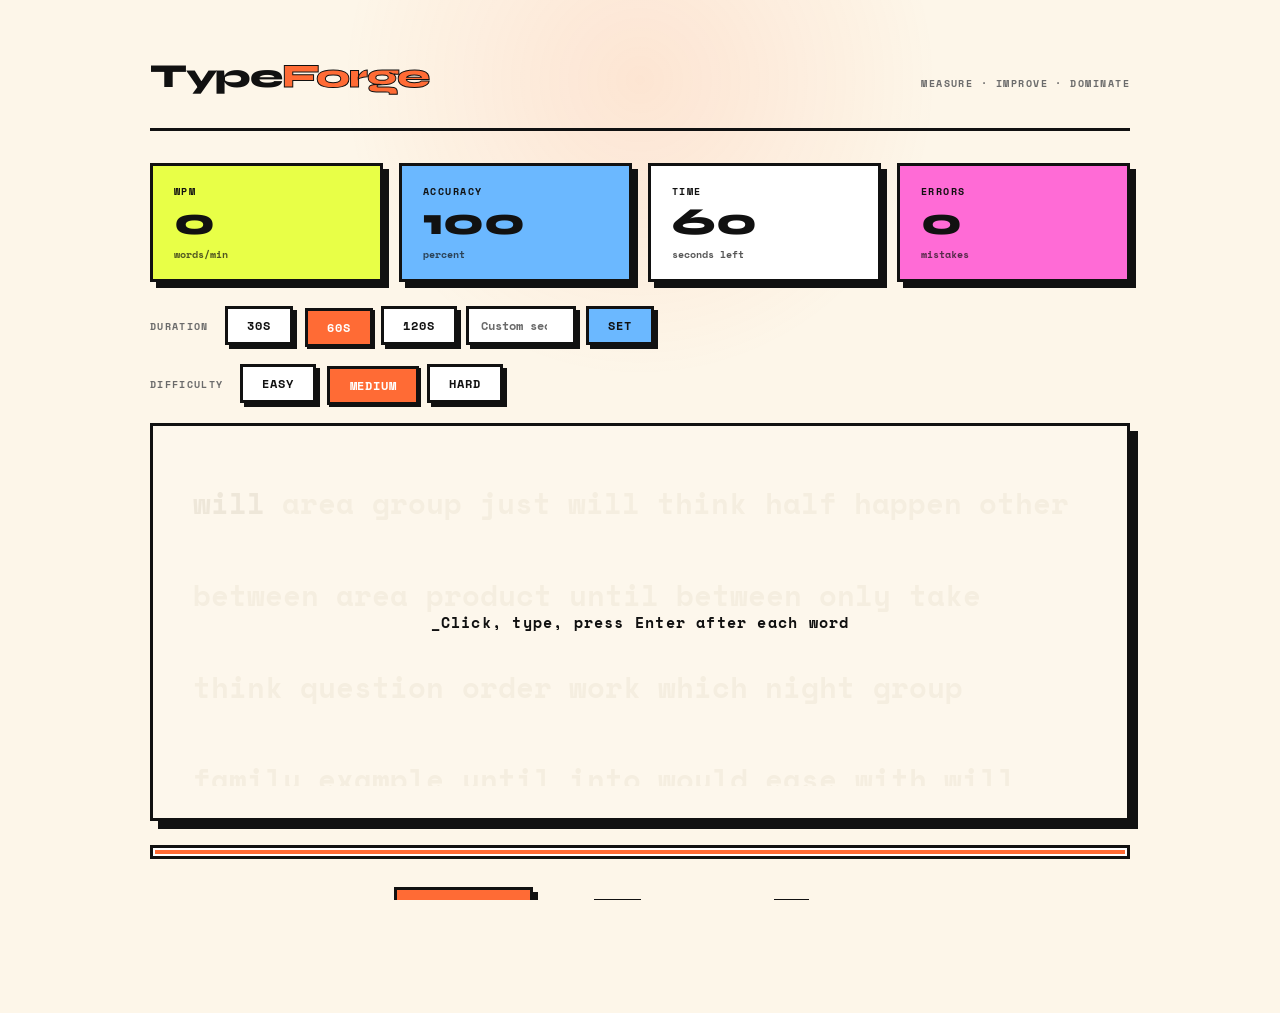
==== index.html @ b8b5245a "Update index.html" ====
<!DOCTYPE html>
<html lang="en">
<head>
  <meta charset="UTF-8" />
  <meta name="viewport" content="width=device-width, initial-scale=1.0"/>
  <title>TypeForge — Speed Test</title>
  <link rel="preconnect" href="https://fonts.googleapis.com"/>
  <link rel="preconnect" href="https://fonts.gstatic.com" crossorigin/>
  <link href="https://fonts.googleapis.com/css2?family=Space+Mono:ital,wght@0,400;0,700;1,400&family=Syne:wght@700;800&display=swap" rel="stylesheet"/>
  <link rel="stylesheet" href="style.css"/>
</head>
<body>

  <div class="glow-orb"></div>

  <div class="wrapper">

    <!-- HEADER -->
    <header>
      <div class="logo">Type<span>Forge</span></div>
      <div class="tagline">Measure · Improve · Dominate</div>
    </header>

    <!-- STATS BAR -->
    <div class="stats-bar">
      <div class="stat">
        <span class="stat-label">WPM</span>
        <span class="stat-value highlight" id="wpm">0</span>
        <span class="stat-unit">words/min</span>
      </div>
      <div class="stat">
        <span class="stat-label">Accuracy</span>
        <span class="stat-value" id="accuracy">100</span>
        <span class="stat-unit">percent</span>
      </div>
      <div class="stat">
        <span class="stat-label">Time</span>
        <span class="stat-value" id="timer">60</span>
        <span class="stat-unit">seconds left</span>
      </div>
      <div class="stat">
        <span class="stat-label">Errors</span>
        <span class="stat-value" id="errors">0</span>
        <span class="stat-unit">mistakes</span>
      </div>
    </div>

    <!-- MODE SELECTOR -->
    <div class="mode-row">
      <span class="mode-label">Duration</span>
      <button class="mode-btn" data-time="30">30s</button>
      <button class="mode-btn active" data-time="60">60s</button>
      <button class="mode-btn" data-time="120">120s</button>
      <input type="number" id="customTimeInput" class="custom-time-input" placeholder="Custom sec" min="5" max="3600" />
      <button class="mode-btn custom-btn" id="customTimeBtn">Set</button>
    </div>

    <!-- DIFFICULTY SELECTOR -->
    <div class="mode-row">
      <span class="mode-label">Difficulty</span>
      <button class="diff-btn" data-difficulty="easy">Easy</button>
      <button class="diff-btn active" data-difficulty="medium">Medium</button>
      <button class="diff-btn" data-difficulty="hard">Hard</button>
    </div>

    <!-- TYPING AREA -->
    <div class="typing-container" id="typingContainer">
      <div class="corner tl"></div>
      <div class="corner tr"></div>
      <div class="corner bl"></div>
      <div class="corner br"></div>

      <div class="words-display" id="wordsDisplay"></div>

      <input
        type="text"
        id="inputField"
        class="hidden-input"
        autocomplete="off"
        autocorrect="off"
        autocapitalize="off"
        spellcheck="false"
        placeholder="Click here or press any key to start..."
      />

      <div class="input-hint" id="inputHint">
        <span class="blink">_</span> Click, type, press Enter after each word
      </div>
    </div>

    <!-- PROGRESS BAR -->
    <div class="progress-wrap">
      <div class="progress-bar" id="progressBar"></div>
    </div>

    <!-- CONTROLS -->
    <div class="controls">
      <button class="ctrl-btn primary" id="resetBtn">
        <svg width="14" height="14" viewBox="0 0 24 24" fill="none" stroke="currentColor" stroke-width="2.5"><polyline points="1 4 1 10 7 10"/><path d="M3.51 15a9 9 0 1 0 .49-3.5"/></svg>
        Restart
      </button>
      <span class="shortcut">press <kbd>Enter</kbd> after each word · <kbd>Tab</kbd> to restart</span>
    </div>

    <!-- RESULTS OVERLAY -->
    <div class="results-overlay hidden" id="resultsOverlay">
      <div class="results-card wide">
        <div class="results-header">
          <span class="results-label">// RESULTS</span>
          <div class="results-tag">Test Complete</div>
        </div>

        <div class="results-main">
          <div class="results-left">
            <div class="r-label">wpm</div>
            <div class="r-big accent" id="finalWpm">—</div>
            <div class="r-label">acc</div>
            <div class="r-big" id="finalAccuracy">—</div>
            <div class="r-meta">
              <div class="r-meta-label">test type</div>
              <div class="r-meta-value" id="finalTestType">time 60<br>english</div>
            </div>
          </div>

          <div class="results-right">
            <svg id="wpmChart" viewBox="0 0 600 220" preserveAspectRatio="none"></svg>
          </div>
        </div>

        <div class="results-footer-grid">
          <div class="result-item">
            <span class="result-label">raw</span>
            <span class="result-value" id="finalRaw">—</span>
          </div>
          <div class="result-item">
            <span class="result-label">characters</span>
            <span class="result-value" id="finalChars">—</span>
          </div>
          <div class="result-item">
            <span class="result-label">consistency</span>
            <span class="result-value" id="finalConsistency">—</span>
          </div>
          <div class="result-item">
            <span class="result-label">time</span>
            <span class="result-value" id="finalTime">—</span>
          </div>
        </div>

        <div class="result-actions">
          <button class="ctrl-btn primary" id="retryBtn">
            <svg width="14" height="14" viewBox="0 0 24 24" fill="none" stroke="currentColor" stroke-width="2.5"><polyline points="1 4 1 10 7 10"/><path d="M3.51 15a9 9 0 1 0 .49-3.5"/></svg>
            Try Again
          </button>
        </div>
      </div>
    </div>

  </div>

  <script src="script.js"></script>
</body>
</html>
---- style.css ----
/* ===========================
   TYPEFORGE — style.css
   Neobrutalism Light Theme
   =========================== */

*, *::before, *::after {
  box-sizing: border-box;
  margin: 0;
  padding: 0;
}

:root {
  --bg:        #fdf6e9;
  --surface:   #ffffff;
  --border:    #111111;
  --accent:    #e8ff47;
  --accent2:   #ff6b35;
  --pink:      #ff6bd6;
  --blue:      #6bb8ff;
  --text:      #111111;
  --muted:     #6b6b6b;
  --correct:   #16a34a;
  --wrong:     #ff4757;
  --font-mono: 'Space Mono', monospace;
  --font-disp: 'Syne', sans-serif;
  --bw: 3px;            /* brutalist border width */
  --shadow: 6px 6px 0 var(--border);
}

/* ── Base ─────────────────────────────────── */
html, body {
  height: 100%;
  background: var(--bg);
  color: var(--text);
  font-family: var(--font-mono);
  overflow-x: hidden;
}

body::after { content: none; } /* drop scanlines, doesn't fit light brutalist look */

/* ── Glow Orb (kept subtle, decorative blob) ─ */
.glow-orb {
  position: fixed;
  width: 600px;
  height: 600px;
  border-radius: 50%;
  background: radial-gradient(circle, rgba(255,107,53,0.12) 0%, transparent 70%);
  top: -220px;
  left: 50%;
  transform: translateX(-50%);
  pointer-events: none;
  z-index: 0;
}

/* ── Layout ───────────────────────────────── */
.wrapper {
  position: relative;
  z-index: 1;
  min-height: 100vh;
  display: flex;
  flex-direction: column;
  align-items: center;
  padding: 2rem 1.5rem 5rem;
}

/* ── Header ───────────────────────────────── */
header {
  width: 100%;
  max-width: 980px;
  display: flex;
  align-items: baseline;
  justify-content: space-between;
  padding: 1.5rem 0 2rem;
  border-bottom: var(--bw) solid var(--border);
  margin-bottom: 2rem;
}

.logo {
  font-family: var(--font-disp);
  font-size: 2.1rem;
  font-weight: 800;
  letter-spacing: -0.04em;
  color: var(--text);
}

.logo span {
  color: var(--accent2);
  -webkit-text-stroke: 1px var(--border);
}

.tagline {
  font-size: 0.65rem;
  color: var(--muted);
  letter-spacing: 0.14em;
  text-transform: uppercase;
  font-weight: 700;
}

/* ── Stats Bar ────────────────────────────── */
.stats-bar {
  width: 100%;
  max-width: 980px;
  display: grid;
  grid-template-columns: repeat(4, 1fr);
  gap: 1rem;
  margin-bottom: 1.5rem;
}

.stat {
  background: var(--surface);
  border: var(--bw) solid var(--border);
  box-shadow: var(--shadow);
  padding: 1.1rem 1.3rem;
  display: flex;
  flex-direction: column;
  gap: 0.3rem;
}

.stat:nth-child(1) { background: var(--accent); }
.stat:nth-child(2) { background: var(--blue); }
.stat:nth-child(3) { background: var(--surface); }
.stat:nth-child(4) { background: var(--pink); }

.stat-label {
  font-size: 0.62rem;
  color: var(--border);
  text-transform: uppercase;
  letter-spacing: 0.15em;
  font-weight: 700;
}

.stat-value {
  font-size: 2.4rem;
  font-weight: 800;
  color: var(--border);
  line-height: 1;
  font-family: var(--font-disp);
}

.stat-value.highlight { color: var(--border); }

.stat-unit {
  font-size: 0.62rem;
  color: var(--border);
  opacity: 0.7;
  font-weight: 600;
}

/* ── Mode Buttons ─────────────────────────── */
.mode-row {
  width: 100%;
  max-width: 980px;
  display: flex;
  align-items: center;
  gap: 0.6rem;
  margin-bottom: 1.2rem;
  flex-wrap: wrap;
}

.mode-label {
  font-size: 0.65rem;
  color: var(--muted);
  text-transform: uppercase;
  letter-spacing: 0.13em;
  margin-right: 0.4rem;
  font-weight: 700;
}

.mode-btn {
  background: var(--surface);
  border: var(--bw) solid var(--border);
  color: var(--border);
  font-family: var(--font-mono);
  font-size: 0.75rem;
  font-weight: 700;
  padding: 0.5rem 1.2rem;
  cursor: pointer;
  letter-spacing: 0.08em;
  text-transform: uppercase;
  box-shadow: 4px 4px 0 var(--border);
  transition: transform 0.1s, box-shadow 0.1s;
}

.mode-btn:hover {
  transform: translate(-2px, -2px);
  box-shadow: 6px 6px 0 var(--border);
}

.mode-btn.active {
  background: var(--accent2);
  color: #fff;
  transform: translate(2px, 2px);
  box-shadow: 2px 2px 0 var(--border);
}

/* Custom timer input */
.custom-time-input {
  background: var(--surface);
  border: var(--bw) solid var(--border);
  color: var(--text);
  font-family: var(--font-mono);
  font-size: 0.75rem;
  font-weight: 700;
  padding: 0.5rem 0.7rem;
  width: 110px;
  box-shadow: 4px 4px 0 var(--border);
}

.custom-time-input::placeholder {
  color: var(--muted);
}

.custom-btn {
  background: var(--blue);
}

/* Difficulty buttons */
.diff-btn {
  background: var(--surface);
  border: var(--bw) solid var(--border);
  color: var(--border);
  font-family: var(--font-mono);
  font-size: 0.75rem;
  font-weight: 700;
  padding: 0.5rem 1.2rem;
  cursor: pointer;
  letter-spacing: 0.08em;
  text-transform: uppercase;
  box-shadow: 4px 4px 0 var(--border);
  transition: transform 0.1s, box-shadow 0.1s;
}

.diff-btn:hover {
  transform: translate(-2px, -2px);
  box-shadow: 6px 6px 0 var(--border);
}

.diff-btn[data-difficulty="easy"].active   { background: var(--correct); color: #fff; }
.diff-btn[data-difficulty="medium"].active { background: var(--accent2); color: #fff; }
.diff-btn[data-difficulty="hard"].active   { background: var(--wrong); color: #fff; }

.diff-btn.active {
  transform: translate(2px, 2px);
  box-shadow: 2px 2px 0 var(--border);
}

/* ── Typing Container ─────────────────────── */
.typing-container {
  width: 100%;
  max-width: 980px;
  background: var(--surface);
  border: var(--bw) solid var(--border);
  box-shadow: 8px 8px 0 var(--border);
  padding: 2.5rem 2.5rem 2rem;
  position: relative;
  cursor: text;
  margin-bottom: 1.5rem;
}

/* Corner decorations removed — border itself is the brutalist frame */
.corner { display: none; }

/* Words display — bigger, fully visible, no clipping */
.words-display {
  font-size: 1.8rem;
  line-height: 2.6;
  user-select: none;
  min-height: 260px;
  max-height: 320px;
  overflow-y: auto;
  position: relative;
  display: flex;
  flex-wrap: wrap;
  gap: 0.6em;
  align-content: flex-start;
  font-weight: 700;
}

.words-display::-webkit-scrollbar { width: 8px; }
.words-display::-webkit-scrollbar-thumb { background: var(--border); }
.words-display::-webkit-scrollbar-track { background: var(--bg); }

/* Each word */
.words-display .word {
  display: inline-flex;
  position: relative;
}

/* Default: untyped letters */
.words-display .word span {
  position: relative;
  color: #c9c2ad;
  transition: color 0.07s;
}

/* Active word — untyped letters more visible */
.words-display .word.active span {
  color: #9a9180;
}

/* Typed correctly → solid black */
.words-display .word span.correct {
  color: var(--border);
}

/* Typed wrong → red, underlined for brutalist clarity */
.words-display .word span.wrong {
  color: var(--wrong);
  text-decoration: underline wavy var(--wrong);
}

/* Finished word all correct → green */
.words-display .word.done-correct span {
  color: var(--correct);
}

/* Finished word with mistake → red */
.words-display .word.done-wrong span.correct {
  color: #ff8080;
}
.words-display .word.done-wrong span.wrong {
  color: var(--wrong);
}
.words-display .word.done-wrong span:not(.correct):not(.wrong) {
  color: var(--wrong);
}

/* Cursor */
.words-display .word span.cursor::before {
  content: '';
  position: absolute;
  left: -3px;
  top: 5%;
  height: 90%;
  width: 3px;
  background: var(--accent2);
  animation: blink-cursor 0.85s step-end infinite;
}

@keyframes blink-cursor {
  0%, 100% { opacity: 1; }
  50%       { opacity: 0; }
}

/* Hidden input */
.hidden-input {
  position: absolute;
  left: -9999px;
  top: 0;
  width: 1px;
  height: 1px;
  opacity: 0;
}

/* Input hint overlay */
.input-hint {
  position: absolute;
  inset: 0;
  display: flex;
  align-items: center;
  justify-content: center;
  font-size: 0.95rem;
  font-weight: 700;
  color: var(--border);
  letter-spacing: 0.08em;
  background: rgba(253, 246, 233, 0.85);
  transition: opacity 0.2s;
  pointer-events: none;
}

.input-hint.hidden { opacity: 0; }

/* ── Progress Bar ─────────────────────────── */
.progress-wrap {
  width: 100%;
  max-width: 980px;
  height: 14px;
  background: var(--surface);
  border: var(--bw) solid var(--border);
  margin-bottom: 1.8rem;
  padding: 2px;
}

.progress-bar {
  height: 100%;
  background: var(--accent2);
  width: 100%;
  transition: width 1s linear;
  transform-origin: left;
}

/* ── Controls ─────────────────────────────── */
.controls {
  display: flex;
  align-items: center;
  gap: 1.2rem;
}

.ctrl-btn {
  display: inline-flex;
  align-items: center;
  gap: 0.5rem;
  background: var(--accent);
  border: var(--bw) solid var(--border);
  color: var(--border);
  font-family: var(--font-mono);
  font-size: 0.8rem;
  font-weight: 700;
  padding: 0.65rem 1.5rem;
  cursor: pointer;
  letter-spacing: 0.08em;
  text-transform: uppercase;
  box-shadow: 5px 5px 0 var(--border);
  transition: transform 0.1s, box-shadow 0.1s;
}

.ctrl-btn:hover {
  transform: translate(-2px, -2px);
  box-shadow: 7px 7px 0 var(--border);
}

.ctrl-btn.primary {
  background: var(--accent2);
  color: #fff;
}

.ctrl-btn svg { flex-shrink: 0; }

.shortcut {
  font-size: 0.68rem;
  color: var(--muted);
  font-weight: 600;
}

kbd {
  background: var(--surface);
  border: 2px solid var(--border);
  padding: 0.1rem 0.4rem;
  font-family: var(--font-mono);
  font-size: 0.65rem;
  font-weight: 700;
}

/* ── Results Overlay ──────────────────────── */
.results-overlay {
  position: fixed;
  inset: 0;
  background: rgba(17, 17, 17, 0.55);
  display: flex;
  align-items: center;
  justify-content: center;
  z-index: 500;
  animation: fade-in 0.2s ease;
}

.results-overlay.hidden {
  display: none;
}

@keyframes fade-in {
  from { opacity: 0; transform: scale(0.97); }
  to   { opacity: 1; transform: scale(1); }
}

.results-card {
  background: var(--surface);
  border: var(--bw) solid var(--border);
  box-shadow: 10px 10px 0 var(--border);
  padding: 2.5rem 3rem;
  width: 100%;
  max-width: 560px;
  position: relative;
}

.results-card.wide {
  max-width: 760px;
}

.results-card::before {
  content: '';
  position: absolute;
  top: -3px; left: -3px; right: -3px;
  height: 8px;
  background: repeating-linear-gradient(45deg, var(--accent2), var(--accent2) 10px, var(--accent) 10px, var(--accent) 20px);
}

.results-header {
  display: flex;
  align-items: center;
  justify-content: space-between;
  margin-bottom: 2rem;
  margin-top: 0.5rem;
}

.results-label {
  font-size: 0.75rem;
  color: var(--accent2);
  letter-spacing: 0.1em;
  font-weight: 700;
}

.results-tag {
  font-size: 0.62rem;
  color: var(--border);
  border: 2px solid var(--border);
  padding: 0.25rem 0.6rem;
  text-transform: uppercase;
  letter-spacing: 0.1em;
  font-weight: 700;
  background: var(--accent);
}

.results-grid {
  display: grid;
  grid-template-columns: 1fr 1fr;
  gap: 1rem;
  margin-bottom: 2rem;
}

/* New monkeytype-style results layout */
.results-main {
  display: flex;
  gap: 2rem;
  margin-bottom: 1.6rem;
  align-items: stretch;
}

.results-left {
  display: flex;
  flex-direction: column;
  gap: 0.1rem;
  min-width: 130px;
  justify-content: flex-start;
}

.r-label {
  font-size: 0.85rem;
  color: var(--muted);
  font-weight: 700;
  text-transform: lowercase;
  margin-top: 0.6rem;
}

.r-label:first-child { margin-top: 0; }

.r-big {
  font-family: var(--font-disp);
  font-size: 3rem;
  font-weight: 800;
  color: var(--border);
  line-height: 1;
}

.r-big.accent { color: var(--accent2); }

.r-meta {
  margin-top: 1.4rem;
  border-top: 2px solid var(--border);
  padding-top: 0.8rem;
}

.r-meta-label {
  font-size: 0.62rem;
  color: var(--muted);
  text-transform: uppercase;
  letter-spacing: 0.1em;
  font-weight: 700;
  margin-bottom: 0.3rem;
}

.r-meta-value {
  font-size: 0.85rem;
  font-weight: 700;
  color: var(--accent2);
  line-height: 1.5;
}

.results-right {
  flex: 1;
  border: 2px solid var(--border);
  background: var(--bg);
  padding: 0.5rem;
  min-width: 0;
}

.results-right svg {
  width: 100%;
  height: 180px;
  display: block;
}

.results-footer-grid {
  display: grid;
  grid-template-columns: repeat(4, 1fr);
  gap: 0.8rem;
  margin-bottom: 1.6rem;
}

.result-item {
  background: var(--bg);
  border: 2px solid var(--border);
  padding: 1.2rem 1.5rem;
  display: flex;
  flex-direction: column;
  gap: 0.4rem;
  box-shadow: 4px 4px 0 var(--border);
}

.result-item.big .result-value {
  font-size: 3rem;
}

.result-label {
  font-size: 0.62rem;
  color: var(--muted);
  text-transform: uppercase;
  letter-spacing: 0.14em;
  font-weight: 700;
}

.result-value {
  font-family: var(--font-disp);
  font-size: 1.8rem;
  font-weight: 800;
  color: var(--border);
  line-height: 1;
}

.result-value.accent { color: var(--accent2); }
.result-value.error  { color: var(--wrong); }

.result-actions {
  display: flex;
  justify-content: flex-end;
}

/* ── Blink animation ──────────────────────── */
.blink {
  animation: blink-cursor 0.85s step-end infinite;
}

/* ── Shake on error ───────────────────────── */
@keyframes shake {
  0%, 100% { transform: translateX(0); }
  20%       { transform: translateX(-6px); }
  40%       { transform: translateX(6px); }
  60%       { transform: translateX(-4px); }
  80%       { transform: translateX(4px); }
}

.shake {
  animation: shake 0.25s ease;
}

/* ── Responsive ───────────────────────────── */
@media (max-width: 640px) {
  .stats-bar {
    grid-template-columns: repeat(2, 1fr);
  }

  .words-display {
    font-size: 1.3rem;
    line-height: 2.2;
    min-height: 200px;
    max-height: 260px;
  }

  .typing-container {
    padding: 1.5rem 1.2rem;
  }

  header {
    flex-direction: column;
    gap: 0.5rem;
    align-items: flex-start;
  }

  .results-card {
    padding: 1.8rem 1.5rem;
    margin: 1rem;
  }

  .results-main {
    flex-direction: column;
  }

  .results-left {
    flex-direction: row;
    flex-wrap: wrap;
    gap: 1rem;
    align-items: baseline;
  }

  .r-meta {
    width: 100%;
  }

  .results-footer-grid {
    grid-template-columns: repeat(2, 1fr);
  }
}
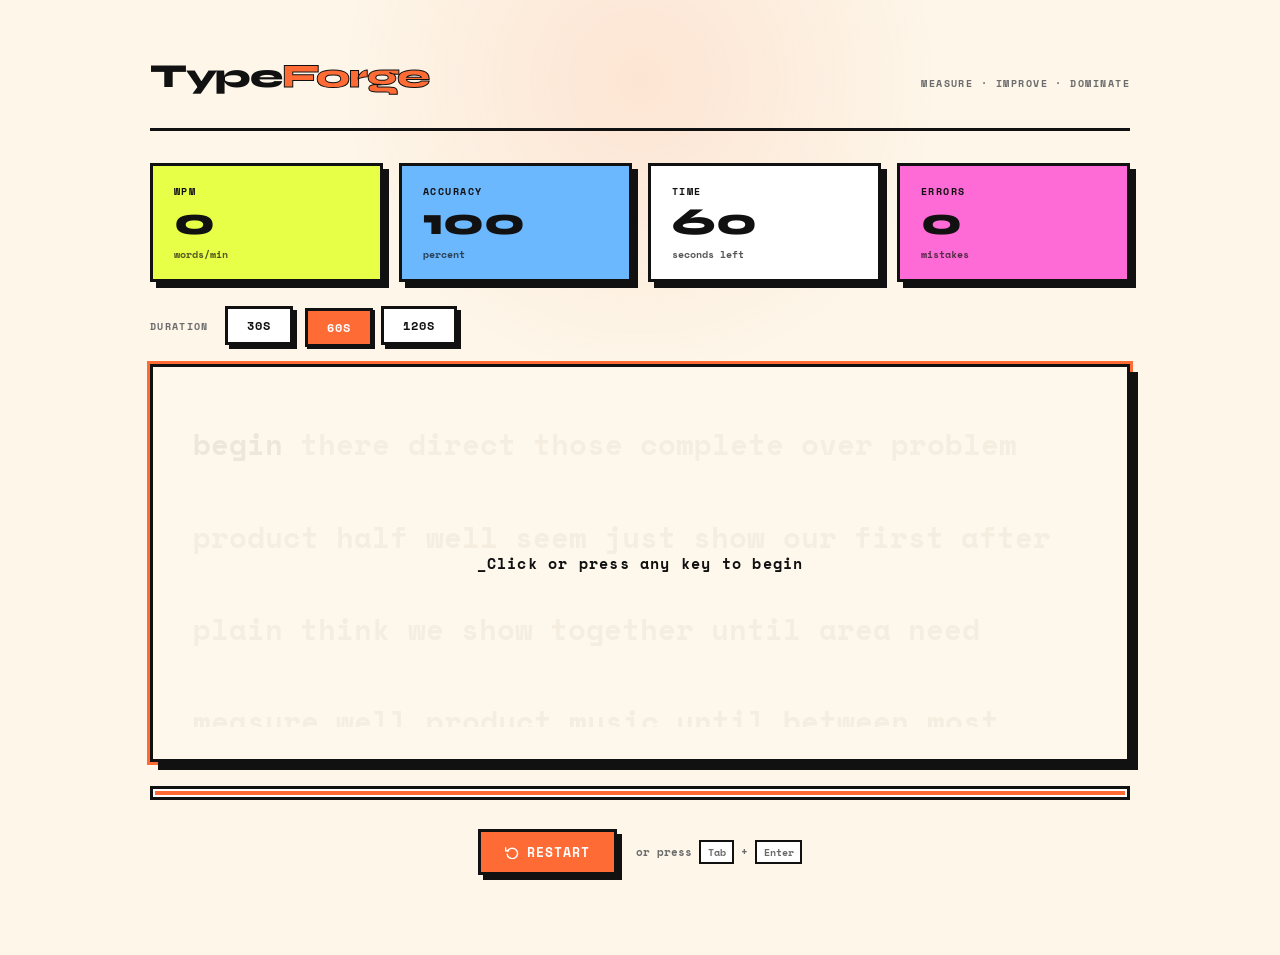
==== commit 0e635787: "Update index.html" ====
--- a/index.html
+++ b/index.html
@@ -51,16 +51,6 @@
       <button class="mode-btn" data-time="30">30s</button>
       <button class="mode-btn active" data-time="60">60s</button>
       <button class="mode-btn" data-time="120">120s</button>
-      <input type="number" id="customTimeInput" class="custom-time-input" placeholder="Custom sec" min="5" max="3600" />
-      <button class="mode-btn custom-btn" id="customTimeBtn">Set</button>
-    </div>
-
-    <!-- DIFFICULTY SELECTOR -->
-    <div class="mode-row">
-      <span class="mode-label">Difficulty</span>
-      <button class="diff-btn" data-difficulty="easy">Easy</button>
-      <button class="diff-btn active" data-difficulty="medium">Medium</button>
-      <button class="diff-btn" data-difficulty="hard">Hard</button>
     </div>
 
     <!-- TYPING AREA -->
@@ -84,7 +74,7 @@
       />
 
       <div class="input-hint" id="inputHint">
-        <span class="blink">_</span> Click, type, press Enter after each word
+        <span class="blink">_</span> Click or press any key to begin
       </div>
     </div>
 
@@ -99,50 +89,33 @@
         <svg width="14" height="14" viewBox="0 0 24 24" fill="none" stroke="currentColor" stroke-width="2.5"><polyline points="1 4 1 10 7 10"/><path d="M3.51 15a9 9 0 1 0 .49-3.5"/></svg>
         Restart
       </button>
-      <span class="shortcut">press <kbd>Enter</kbd> after each word · <kbd>Tab</kbd> to restart</span>
+      <span class="shortcut">or press <kbd>Tab</kbd> + <kbd>Enter</kbd></span>
     </div>
 
     <!-- RESULTS OVERLAY -->
     <div class="results-overlay hidden" id="resultsOverlay">
-      <div class="results-card wide">
+      <div class="results-card">
         <div class="results-header">
           <span class="results-label">// RESULTS</span>
           <div class="results-tag">Test Complete</div>
         </div>
 
-        <div class="results-main">
-          <div class="results-left">
-            <div class="r-label">wpm</div>
-            <div class="r-big accent" id="finalWpm">—</div>
-            <div class="r-label">acc</div>
-            <div class="r-big" id="finalAccuracy">—</div>
-            <div class="r-meta">
-              <div class="r-meta-label">test type</div>
-              <div class="r-meta-value" id="finalTestType">time 60<br>english</div>
-            </div>
+        <div class="results-grid">
+          <div class="result-item big">
+            <span class="result-label">Final WPM</span>
+            <span class="result-value accent" id="finalWpm">—</span>
           </div>
-
-          <div class="results-right">
-            <svg id="wpmChart" viewBox="0 0 600 220" preserveAspectRatio="none"></svg>
-          </div>
-        </div>
-
-        <div class="results-footer-grid">
-          <div class="result-item">
-            <span class="result-label">raw</span>
-            <span class="result-value" id="finalRaw">—</span>
+          <div class="result-item big">
+            <span class="result-label">Accuracy</span>
+            <span class="result-value" id="finalAccuracy">—</span>
           </div>
           <div class="result-item">
-            <span class="result-label">characters</span>
-            <span class="result-value" id="finalChars">—</span>
+            <span class="result-label">Correct Words</span>
+            <span class="result-value" id="finalCorrect">—</span>
           </div>
           <div class="result-item">
-            <span class="result-label">consistency</span>
-            <span class="result-value" id="finalConsistency">—</span>
-          </div>
-          <div class="result-item">
-            <span class="result-label">time</span>
-            <span class="result-value" id="finalTime">—</span>
+            <span class="result-label">Total Errors</span>
+            <span class="result-value error" id="finalErrors">—</span>
           </div>
         </div>
 
--- a/style.css
+++ b/style.css
@@ -255,6 +255,11 @@
   position: relative;
   cursor: text;
   margin-bottom: 1.5rem;
+  transition: box-shadow 0.15s;
+}
+
+.typing-container.is-focused {
+  box-shadow: 8px 8px 0 var(--border), 0 0 0 3px var(--accent2);
 }
 
 /* Corner decorations removed — border itself is the brutalist frame */
@@ -345,11 +350,16 @@
 /* Hidden input */
 .hidden-input {
   position: absolute;
-  left: -9999px;
-  top: 0;
-  width: 1px;
-  height: 1px;
+  inset: 0;
+  width: 100%;
+  height: 100%;
   opacity: 0;
+  border: none;
+  outline: none;
+  background: transparent;
+  cursor: text;
+  z-index: 5;
+  font-size: 16px; /* prevent mobile zoom-on-focus */
 }
 
 /* Input hint overlay */
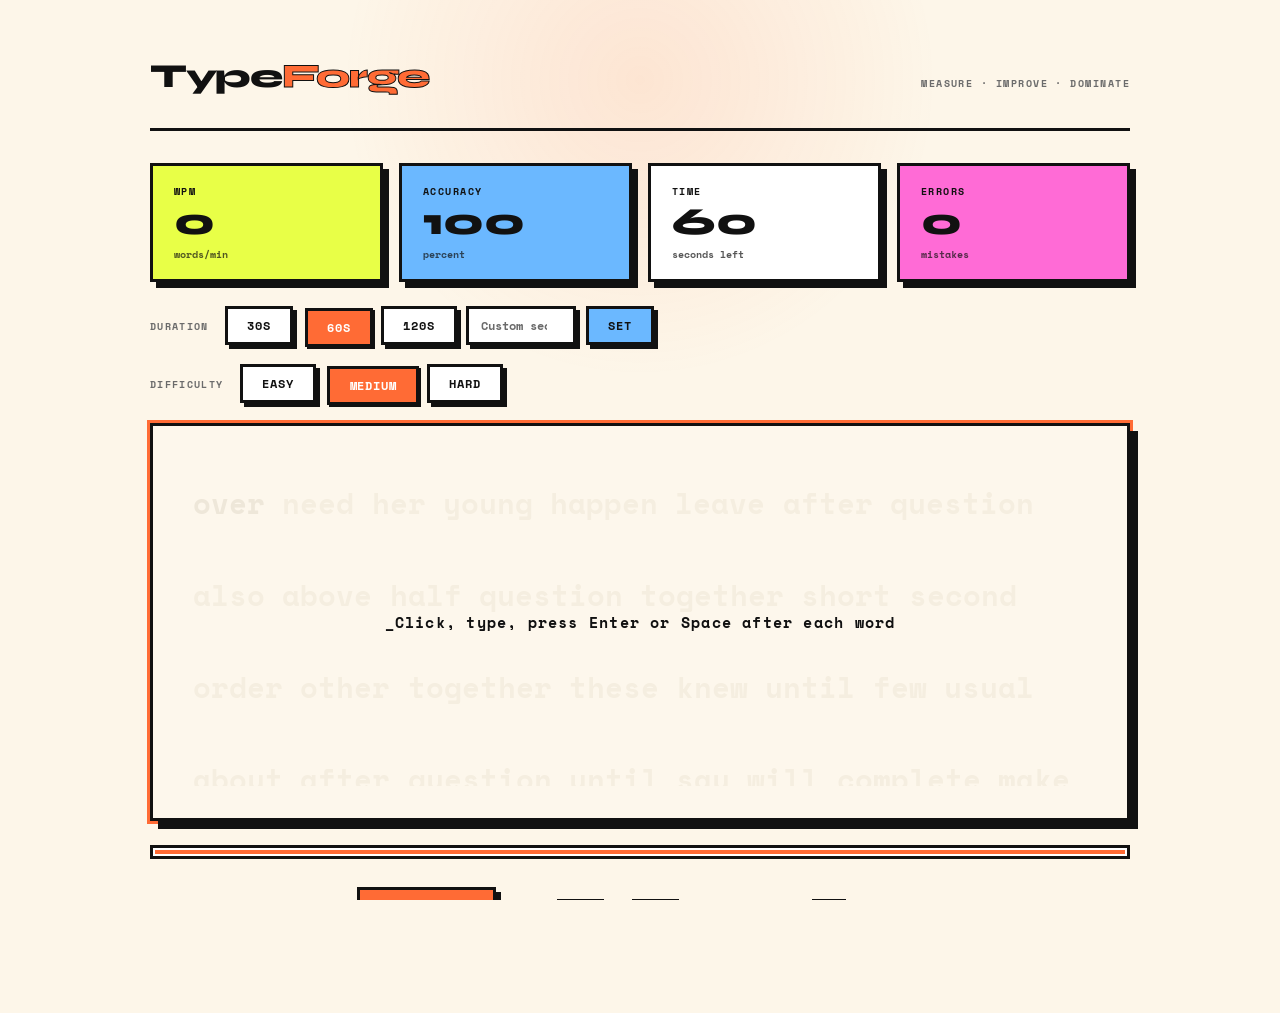
==== commit 9e3ada82: "Update index.html" ====
--- a/index.html
+++ b/index.html
@@ -51,6 +51,16 @@
       <button class="mode-btn" data-time="30">30s</button>
       <button class="mode-btn active" data-time="60">60s</button>
       <button class="mode-btn" data-time="120">120s</button>
+      <input type="number" id="customTimeInput" class="custom-time-input" placeholder="Custom sec" min="5" max="3600" />
+      <button class="mode-btn custom-btn" id="customTimeBtn">Set</button>
+    </div>
+
+    <!-- DIFFICULTY SELECTOR -->
+    <div class="mode-row">
+      <span class="mode-label">Difficulty</span>
+      <button class="diff-btn" data-difficulty="easy">Easy</button>
+      <button class="diff-btn active" data-difficulty="medium">Medium</button>
+      <button class="diff-btn" data-difficulty="hard">Hard</button>
     </div>
 
     <!-- TYPING AREA -->
@@ -74,7 +84,7 @@
       />
 
       <div class="input-hint" id="inputHint">
-        <span class="blink">_</span> Click or press any key to begin
+        <span class="blink">_</span> Click, type, press Enter or Space after each word
       </div>
     </div>
 
@@ -89,33 +99,50 @@
         <svg width="14" height="14" viewBox="0 0 24 24" fill="none" stroke="currentColor" stroke-width="2.5"><polyline points="1 4 1 10 7 10"/><path d="M3.51 15a9 9 0 1 0 .49-3.5"/></svg>
         Restart
       </button>
-      <span class="shortcut">or press <kbd>Tab</kbd> + <kbd>Enter</kbd></span>
+      <span class="shortcut">press <kbd>Enter</kbd> or <kbd>Space</kbd> after each word · <kbd>Tab</kbd> to restart</span>
     </div>
 
     <!-- RESULTS OVERLAY -->
     <div class="results-overlay hidden" id="resultsOverlay">
-      <div class="results-card">
+      <div class="results-card wide">
         <div class="results-header">
           <span class="results-label">// RESULTS</span>
           <div class="results-tag">Test Complete</div>
         </div>
 
-        <div class="results-grid">
-          <div class="result-item big">
-            <span class="result-label">Final WPM</span>
-            <span class="result-value accent" id="finalWpm">—</span>
+        <div class="results-main">
+          <div class="results-left">
+            <div class="r-label">wpm</div>
+            <div class="r-big accent" id="finalWpm">—</div>
+            <div class="r-label">acc</div>
+            <div class="r-big" id="finalAccuracy">—</div>
+            <div class="r-meta">
+              <div class="r-meta-label">test type</div>
+              <div class="r-meta-value" id="finalTestType">time 60<br>english</div>
+            </div>
           </div>
-          <div class="result-item big">
-            <span class="result-label">Accuracy</span>
-            <span class="result-value" id="finalAccuracy">—</span>
+
+          <div class="results-right">
+            <svg id="wpmChart" viewBox="0 0 600 220" preserveAspectRatio="none"></svg>
+          </div>
+        </div>
+
+        <div class="results-footer-grid">
+          <div class="result-item">
+            <span class="result-label">raw</span>
+            <span class="result-value" id="finalRaw">—</span>
           </div>
           <div class="result-item">
-            <span class="result-label">Correct Words</span>
-            <span class="result-value" id="finalCorrect">—</span>
+            <span class="result-label">characters</span>
+            <span class="result-value" id="finalChars">—</span>
           </div>
           <div class="result-item">
-            <span class="result-label">Total Errors</span>
-            <span class="result-value error" id="finalErrors">—</span>
+            <span class="result-label">consistency</span>
+            <span class="result-value" id="finalConsistency">—</span>
+          </div>
+          <div class="result-item">
+            <span class="result-label">time</span>
+            <span class="result-value" id="finalTime">—</span>
           </div>
         </div>
 
--- a/style.css
+++ b/style.css
@@ -23,11 +23,10 @@
   --wrong:     #ff4757;
   --font-mono: 'Space Mono', monospace;
   --font-disp: 'Syne', sans-serif;
-  --bw: 3px;            /* brutalist border width */
+  --bw: 3px;
   --shadow: 6px 6px 0 var(--border);
 }
 
-/* ── Base ─────────────────────────────────── */
 html, body {
   height: 100%;
   background: var(--bg);
@@ -36,9 +35,8 @@
   overflow-x: hidden;
 }
 
-body::after { content: none; } /* drop scanlines, doesn't fit light brutalist look */
-
-/* ── Glow Orb (kept subtle, decorative blob) ─ */
+body::after { content: none; }
+
 .glow-orb {
   position: fixed;
   width: 600px;
@@ -52,7 +50,6 @@
   z-index: 0;
 }
 
-/* ── Layout ───────────────────────────────── */
 .wrapper {
   position: relative;
   z-index: 1;
@@ -63,7 +60,6 @@
   padding: 2rem 1.5rem 5rem;
 }
 
-/* ── Header ───────────────────────────────── */
 header {
   width: 100%;
   max-width: 980px;
@@ -96,7 +92,6 @@
   font-weight: 700;
 }
 
-/* ── Stats Bar ────────────────────────────── */
 .stats-bar {
   width: 100%;
   max-width: 980px;
@@ -146,7 +141,6 @@
   font-weight: 600;
 }
 
-/* ── Mode Buttons ─────────────────────────── */
 .mode-row {
   width: 100%;
   max-width: 980px;
@@ -193,7 +187,6 @@
   box-shadow: 2px 2px 0 var(--border);
 }
 
-/* Custom timer input */
 .custom-time-input {
   background: var(--surface);
   border: var(--bw) solid var(--border);
@@ -206,15 +199,10 @@
   box-shadow: 4px 4px 0 var(--border);
 }
 
-.custom-time-input::placeholder {
-  color: var(--muted);
-}
-
-.custom-btn {
-  background: var(--blue);
-}
-
-/* Difficulty buttons */
+.custom-time-input::placeholder { color: var(--muted); }
+
+.custom-btn { background: var(--blue); }
+
 .diff-btn {
   background: var(--surface);
   border: var(--bw) solid var(--border);
@@ -244,7 +232,6 @@
   box-shadow: 2px 2px 0 var(--border);
 }
 
-/* ── Typing Container ─────────────────────── */
 .typing-container {
   width: 100%;
   max-width: 980px;
@@ -262,10 +249,8 @@
   box-shadow: 8px 8px 0 var(--border), 0 0 0 3px var(--accent2);
 }
 
-/* Corner decorations removed — border itself is the brutalist frame */
 .corner { display: none; }
 
-/* Words display — bigger, fully visible, no clipping */
 .words-display {
   font-size: 1.8rem;
   line-height: 2.6;
@@ -285,52 +270,32 @@
 .words-display::-webkit-scrollbar-thumb { background: var(--border); }
 .words-display::-webkit-scrollbar-track { background: var(--bg); }
 
-/* Each word */
 .words-display .word {
   display: inline-flex;
   position: relative;
 }
 
-/* Default: untyped letters */
 .words-display .word span {
   position: relative;
   color: #c9c2ad;
   transition: color 0.07s;
 }
 
-/* Active word — untyped letters more visible */
-.words-display .word.active span {
-  color: #9a9180;
-}
-
-/* Typed correctly → solid black */
-.words-display .word span.correct {
-  color: var(--border);
-}
-
-/* Typed wrong → red, underlined for brutalist clarity */
+.words-display .word.active span { color: #9a9180; }
+
+.words-display .word span.correct { color: var(--border); }
+
 .words-display .word span.wrong {
   color: var(--wrong);
   text-decoration: underline wavy var(--wrong);
 }
 
-/* Finished word all correct → green */
-.words-display .word.done-correct span {
-  color: var(--correct);
-}
-
-/* Finished word with mistake → red */
-.words-display .word.done-wrong span.correct {
-  color: #ff8080;
-}
-.words-display .word.done-wrong span.wrong {
-  color: var(--wrong);
-}
-.words-display .word.done-wrong span:not(.correct):not(.wrong) {
-  color: var(--wrong);
-}
-
-/* Cursor */
+.words-display .word.done-correct span { color: var(--correct); }
+
+.words-display .word.done-wrong span.correct { color: #ff8080; }
+.words-display .word.done-wrong span.wrong { color: var(--wrong); }
+.words-display .word.done-wrong span:not(.correct):not(.wrong) { color: var(--wrong); }
+
 .words-display .word span.cursor::before {
   content: '';
   position: absolute;
@@ -347,7 +312,6 @@
   50%       { opacity: 0; }
 }
 
-/* Hidden input */
 .hidden-input {
   position: absolute;
   inset: 0;
@@ -359,10 +323,9 @@
   background: transparent;
   cursor: text;
   z-index: 5;
-  font-size: 16px; /* prevent mobile zoom-on-focus */
-}
-
-/* Input hint overlay */
+  font-size: 16px;
+}
+
 .input-hint {
   position: absolute;
   inset: 0;
@@ -380,7 +343,6 @@
 
 .input-hint.hidden { opacity: 0; }
 
-/* ── Progress Bar ─────────────────────────── */
 .progress-wrap {
   width: 100%;
   max-width: 980px;
@@ -399,7 +361,6 @@
   transform-origin: left;
 }
 
-/* ── Controls ─────────────────────────────── */
 .controls {
   display: flex;
   align-items: center;
@@ -429,18 +390,11 @@
   box-shadow: 7px 7px 0 var(--border);
 }
 
-.ctrl-btn.primary {
-  background: var(--accent2);
-  color: #fff;
-}
+.ctrl-btn.primary { background: var(--accent2); color: #fff; }
 
 .ctrl-btn svg { flex-shrink: 0; }
 
-.shortcut {
-  font-size: 0.68rem;
-  color: var(--muted);
-  font-weight: 600;
-}
+.shortcut { font-size: 0.68rem; color: var(--muted); font-weight: 600; }
 
 kbd {
   background: var(--surface);
@@ -451,7 +405,6 @@
   font-weight: 700;
 }
 
-/* ── Results Overlay ──────────────────────── */
 .results-overlay {
   position: fixed;
   inset: 0;
@@ -463,9 +416,7 @@
   animation: fade-in 0.2s ease;
 }
 
-.results-overlay.hidden {
-  display: none;
-}
+.results-overlay.hidden { display: none; }
 
 @keyframes fade-in {
   from { opacity: 0; transform: scale(0.97); }
@@ -482,9 +433,7 @@
   position: relative;
 }
 
-.results-card.wide {
-  max-width: 760px;
-}
+.results-card.wide { max-width: 760px; }
 
 .results-card::before {
   content: '';
@@ -527,7 +476,6 @@
   margin-bottom: 2rem;
 }
 
-/* New monkeytype-style results layout */
 .results-main {
   display: flex;
   gap: 2rem;
@@ -593,11 +541,7 @@
   min-width: 0;
 }
 
-.results-right svg {
-  width: 100%;
-  height: 180px;
-  display: block;
-}
+.results-right svg { width: 100%; height: 180px; display: block; }
 
 .results-footer-grid {
   display: grid;
@@ -616,9 +560,7 @@
   box-shadow: 4px 4px 0 var(--border);
 }
 
-.result-item.big .result-value {
-  font-size: 3rem;
-}
+.result-item.big .result-value { font-size: 3rem; }
 
 .result-label {
   font-size: 0.62rem;
@@ -639,17 +581,10 @@
 .result-value.accent { color: var(--accent2); }
 .result-value.error  { color: var(--wrong); }
 
-.result-actions {
-  display: flex;
-  justify-content: flex-end;
-}
-
-/* ── Blink animation ──────────────────────── */
-.blink {
-  animation: blink-cursor 0.85s step-end infinite;
-}
-
-/* ── Shake on error ───────────────────────── */
+.result-actions { display: flex; justify-content: flex-end; }
+
+.blink { animation: blink-cursor 0.85s step-end infinite; }
+
 @keyframes shake {
   0%, 100% { transform: translateX(0); }
   20%       { transform: translateX(-6px); }
@@ -658,15 +593,10 @@
   80%       { transform: translateX(4px); }
 }
 
-.shake {
-  animation: shake 0.25s ease;
-}
-
-/* ── Responsive ───────────────────────────── */
+.shake { animation: shake 0.25s ease; }
+
 @media (max-width: 640px) {
-  .stats-bar {
-    grid-template-columns: repeat(2, 1fr);
-  }
+  .stats-bar { grid-template-columns: repeat(2, 1fr); }
 
   .words-display {
     font-size: 1.3rem;
@@ -675,9 +605,7 @@
     max-height: 260px;
   }
 
-  .typing-container {
-    padding: 1.5rem 1.2rem;
-  }
+  .typing-container { padding: 1.5rem 1.2rem; }
 
   header {
     flex-direction: column;
@@ -685,14 +613,9 @@
     align-items: flex-start;
   }
 
-  .results-card {
-    padding: 1.8rem 1.5rem;
-    margin: 1rem;
-  }
-
-  .results-main {
-    flex-direction: column;
-  }
+  .results-card { padding: 1.8rem 1.5rem; margin: 1rem; }
+
+  .results-main { flex-direction: column; }
 
   .results-left {
     flex-direction: row;
@@ -701,11 +624,7 @@
     align-items: baseline;
   }
 
-  .r-meta {
-    width: 100%;
-  }
-
-  .results-footer-grid {
-    grid-template-columns: repeat(2, 1fr);
-  }
-}
+  .r-meta { width: 100%; }
+
+  .results-footer-grid { grid-template-columns: repeat(2, 1fr); }
+}
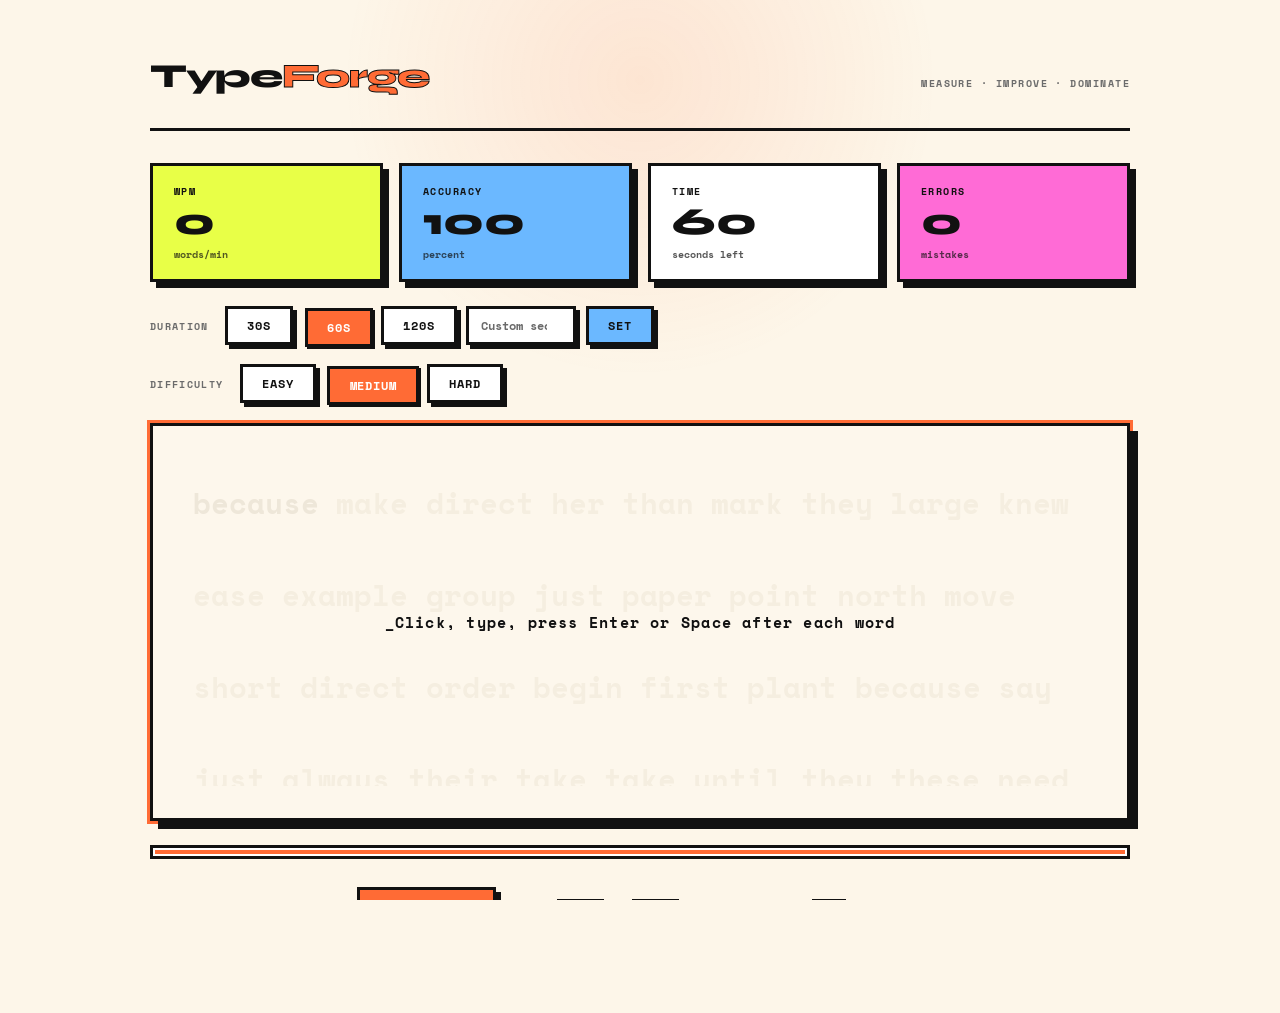
==== commit 6819ef96: "Update index.html" ====
--- a/index.html
+++ b/index.html
@@ -1,4 +1,4 @@
-<!DOCTYPE html>
+  <!DOCTYPE html>
 <html lang="en">
 <head>
   <meta charset="UTF-8" />
--- a/style.css
+++ b/style.css
@@ -433,7 +433,7 @@
   position: relative;
 }
 
-.results-card.wide { max-width: 760px; }
+.results-card.wide { max-width: 980px; }
 
 .results-card::before {
   content: '';
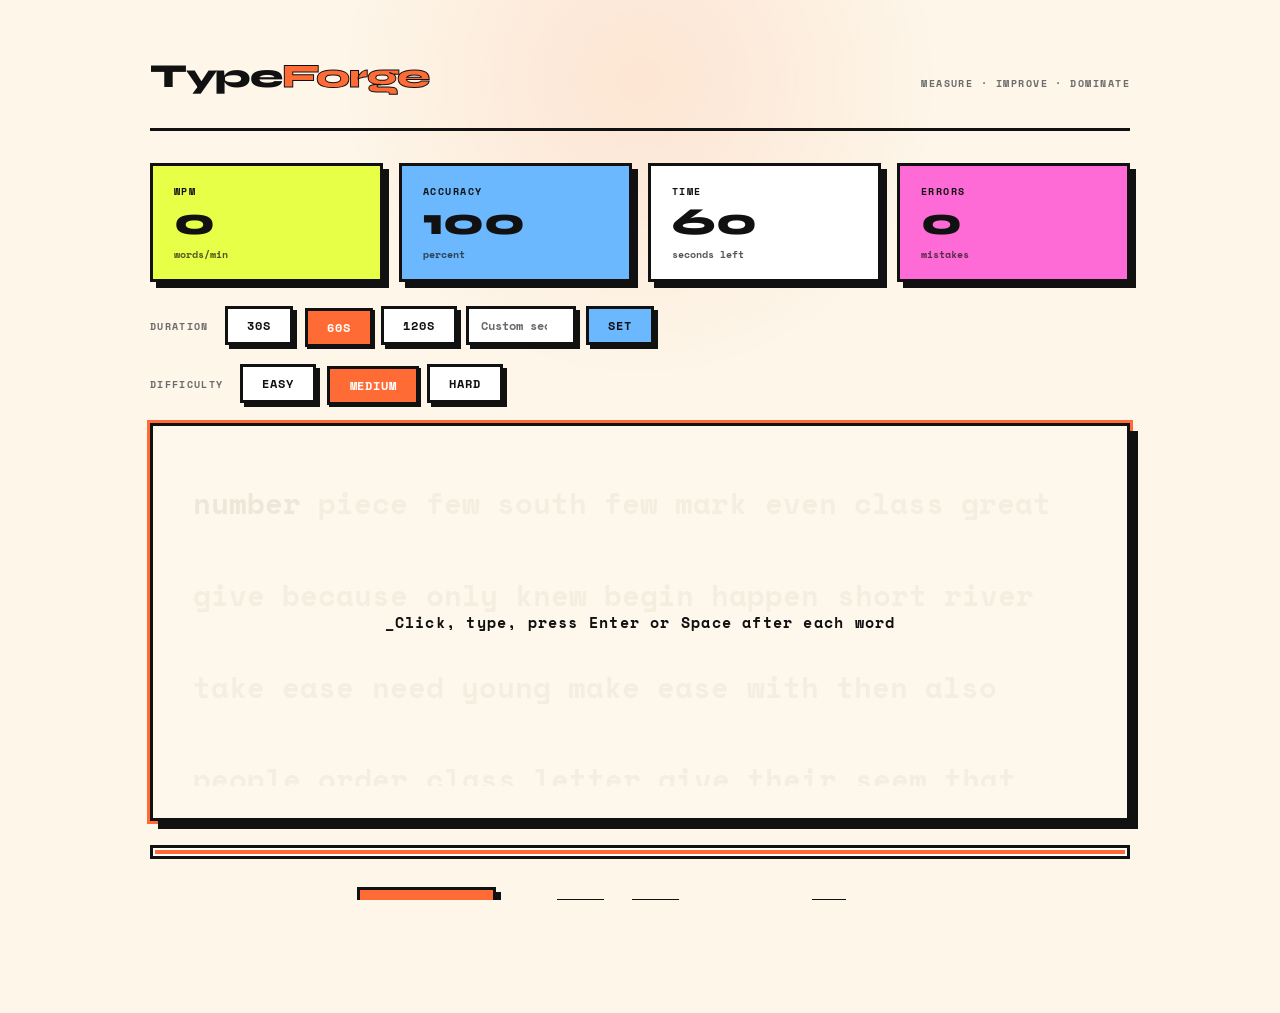
==== commit a5d2408b: "Update index.html" ====
--- a/index.html
+++ b/index.html
@@ -11,7 +11,7 @@
 </head>
 <body>
 
-  <div class="glow-orb"></div>
+  <div class="glow-orb"></div> 
 
   <div class="wrapper">
 
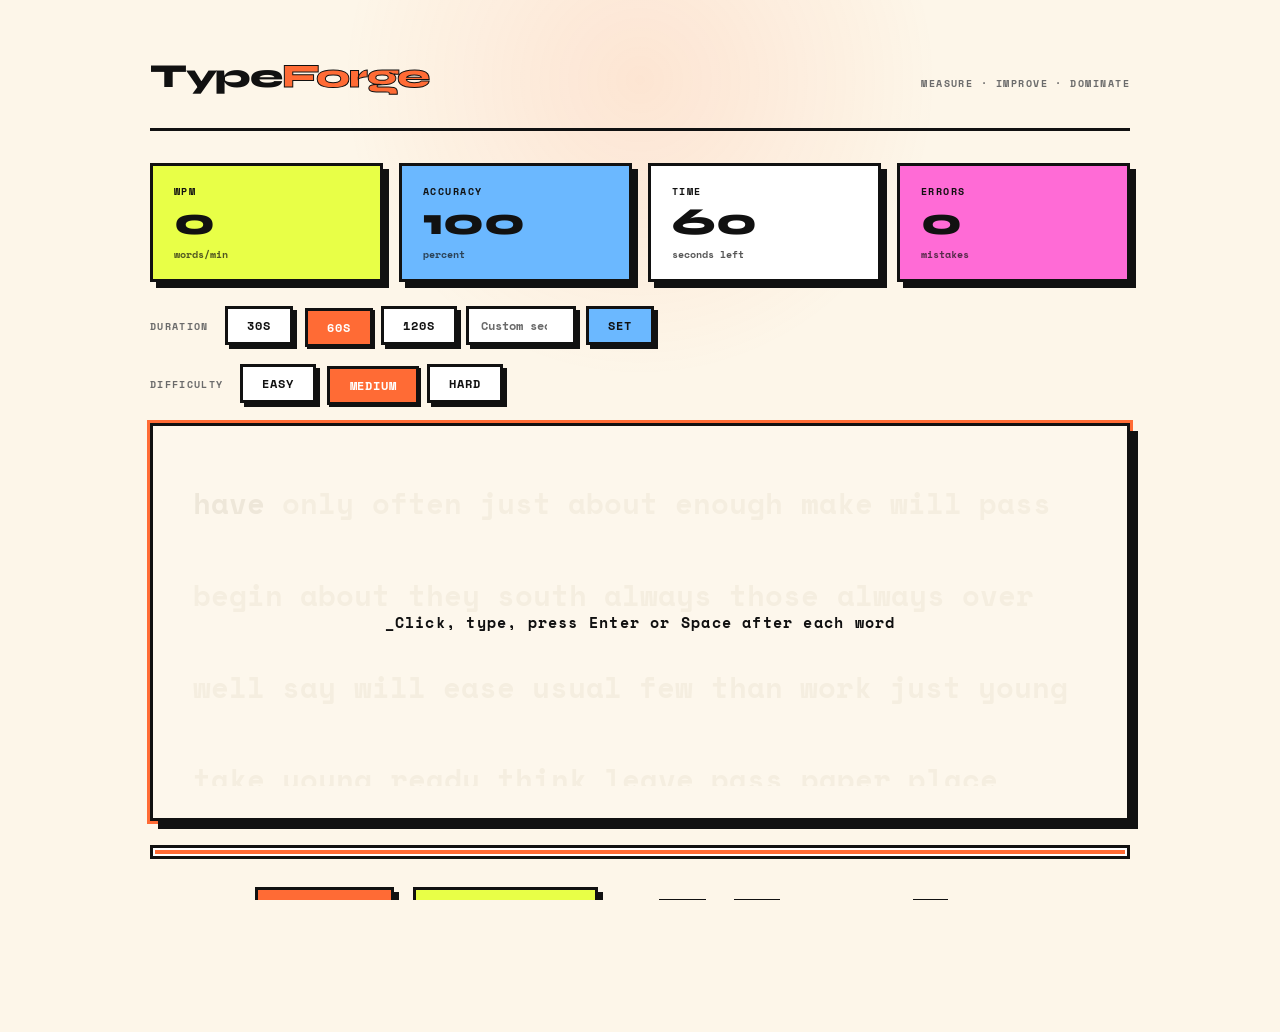
==== commit d74d3f64: "Update index.html" ====
--- a/index.html
+++ b/index.html
@@ -1,4 +1,4 @@
-  <!DOCTYPE html>
+<!DOCTYPE html>
 <html lang="en">
 <head>
   <meta charset="UTF-8" />
@@ -99,7 +99,27 @@
         <svg width="14" height="14" viewBox="0 0 24 24" fill="none" stroke="currentColor" stroke-width="2.5"><polyline points="1 4 1 10 7 10"/><path d="M3.51 15a9 9 0 1 0 .49-3.5"/></svg>
         Restart
       </button>
+      <button class="ctrl-btn" id="fingerGuideBtn">
+        <svg width="14" height="14" viewBox="0 0 24 24" fill="none" stroke="currentColor" stroke-width="2.5" stroke-linecap="round"><rect x="2" y="6" width="20" height="12" rx="2"/><line x1="6" y1="10" x2="6" y2="10"/><line x1="10" y1="10" x2="10" y2="10"/><line x1="14" y1="10" x2="14" y2="10"/><line x1="18" y1="10" x2="18" y2="10"/><line x1="6.5" y1="14.5" x2="17.5" y2="14.5"/></svg>
+        Finger Guide
+      </button>
       <span class="shortcut">press <kbd>Enter</kbd> or <kbd>Space</kbd> after each word · <kbd>Tab</kbd> to restart</span>
+    </div>
+
+    <!-- FINGER GUIDE PANEL -->
+    <div class="finger-guide-panel hidden" id="fingerGuidePanel">
+      <div class="fg-header">
+        <span class="fg-title">// FINGER PLACEMENT</span>
+        <span class="fg-hint">hover or tap a key or a finger — the pair lights up</span>
+      </div>
+      <div class="fg-hands" id="fgHands">
+        <div class="fg-hand" data-hand="left"></div>
+        <div class="fg-hand fg-thumbs" data-hand="thumbs"></div>
+        <div class="fg-hand" data-hand="right"></div>
+      </div>
+      <div class="fg-board-scroll">
+        <div class="fg-board" id="fgBoard"></div>
+      </div>
     </div>
 
     <!-- RESULTS OVERLAY -->
--- a/style.css
+++ b/style.css
@@ -7,8 +7,8 @@
   box-sizing: border-box;
   margin: 0;
   padding: 0;
-}
-
+} 
+     
 :root {
   --bg:        #fdf6e9;
   --surface:   #ffffff;
@@ -290,6 +290,12 @@
   text-decoration: underline wavy var(--wrong);
 }
 
+.words-display .word span.extra {
+  color: var(--wrong);
+  text-decoration: underline solid var(--wrong);
+  opacity: 0.7;
+}
+
 .words-display .word.done-correct span { color: var(--correct); }
 
 .words-display .word.done-wrong span.correct { color: #ff8080; }
@@ -307,6 +313,17 @@
   animation: blink-cursor 0.85s step-end infinite;
 }
 
+.words-display .word span.cursor-end::after {
+  content: '';
+  position: absolute;
+  right: -3px;
+  top: 5%;
+  height: 90%;
+  width: 3px;
+  background: var(--accent2);
+  animation: blink-cursor 0.85s step-end infinite;
+}
+
 @keyframes blink-cursor {
   0%, 100% { opacity: 1; }
   50%       { opacity: 0; }
@@ -627,4 +644,4 @@
   .r-meta { width: 100%; }
 
   .results-footer-grid { grid-template-columns: repeat(2, 1fr); }
-}
+}
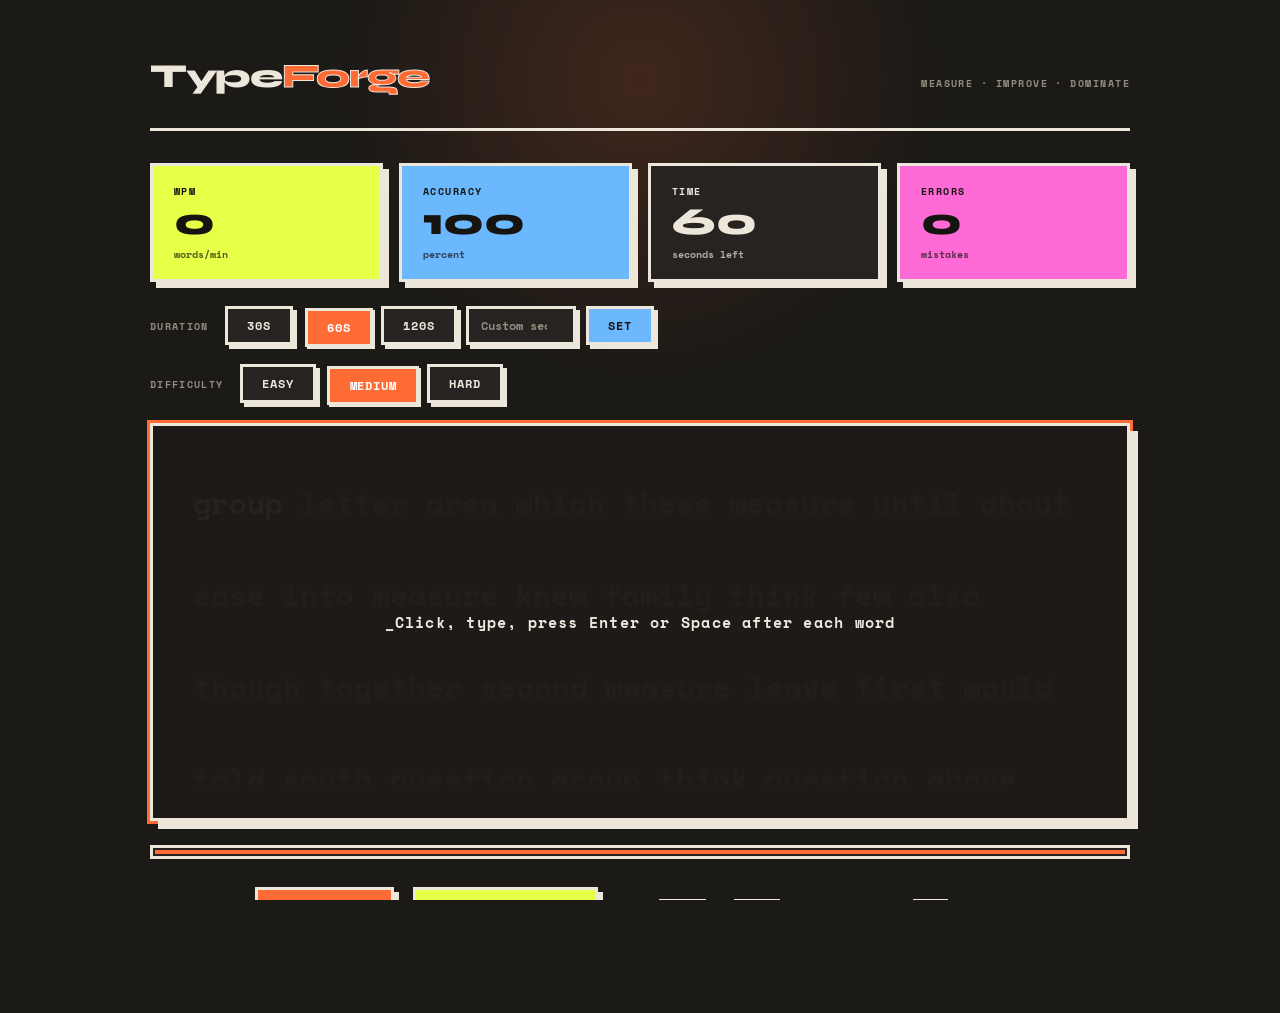
==== commit 8523ffe2: "dark theme + finger placement guide panel" ====
--- a/index.html
+++ b/index.html
@@ -179,4 +179,4 @@
 
   <script src="script.js"></script>
 </body>
-</html>
+</html>
--- a/style.css
+++ b/style.css
@@ -1,6 +1,6 @@
 /* ===========================
    TYPEFORGE — style.css
-   Neobrutalism Light Theme
+   Neobrutalism Dark Theme
    =========================== */
 
 *, *::before, *::after {
@@ -10,21 +10,33 @@
 } 
      
 :root {
-  --bg:        #fdf6e9;
-  --surface:   #ffffff;
-  --border:    #111111;
+  --bg:        #1c1a17;
+  --surface:   #262320;
+  --border:    #ede7db;
   --accent:    #e8ff47;
   --accent2:   #ff6b35;
   --pink:      #ff6bd6;
   --blue:      #6bb8ff;
-  --text:      #111111;
-  --muted:     #6b6b6b;
-  --correct:   #16a34a;
+  --text:      #ede7db;
+  --muted:     #948d7f;
+  --correct:   #3ddc73;
   --wrong:     #ff4757;
   --font-mono: 'Space Mono', monospace;
   --font-disp: 'Syne', sans-serif;
   --bw: 3px;
   --shadow: 6px 6px 0 var(--border);
+
+  --f-lp: var(--pink);
+  --f-lr: #ffb347;
+  --f-lm: var(--accent);
+  --f-li: var(--accent2);
+  --f-th: #948d7f;
+  --f-ri: var(--blue);
+  --f-rm: #a78bfa;
+  --f-rr: #4ecdc4;
+  --f-rp: #ff8c69;
+
+  --ink-on-bright: #161410;
 }
 
 html, body {
@@ -42,7 +54,7 @@
   width: 600px;
   height: 600px;
   border-radius: 50%;
-  background: radial-gradient(circle, rgba(255,107,53,0.12) 0%, transparent 70%);
+  background: radial-gradient(circle, rgba(255,107,53,0.16) 0%, transparent 70%);
   top: -220px;
   left: 50%;
   transform: translateX(-50%);
@@ -116,6 +128,12 @@
 .stat:nth-child(3) { background: var(--surface); }
 .stat:nth-child(4) { background: var(--pink); }
 
+.stat:nth-child(1) .stat-label, .stat:nth-child(1) .stat-value, .stat:nth-child(1) .stat-unit,
+.stat:nth-child(2) .stat-label, .stat:nth-child(2) .stat-value, .stat:nth-child(2) .stat-unit,
+.stat:nth-child(4) .stat-label, .stat:nth-child(4) .stat-value, .stat:nth-child(4) .stat-unit {
+  color: var(--ink-on-bright);
+}
+
 .stat-label {
   font-size: 0.62rem;
   color: var(--border);
@@ -201,7 +219,7 @@
 
 .custom-time-input::placeholder { color: var(--muted); }
 
-.custom-btn { background: var(--blue); }
+.custom-btn { background: var(--blue); color: var(--ink-on-bright); }
 
 .diff-btn {
   background: var(--surface);
@@ -277,11 +295,11 @@
 
 .words-display .word span {
   position: relative;
-  color: #c9c2ad;
+  color: #4a4640;
   transition: color 0.07s;
 }
 
-.words-display .word.active span { color: #9a9180; }
+.words-display .word.active span { color: #6b6559; }
 
 .words-display .word span.correct { color: var(--border); }
 
@@ -353,7 +371,7 @@
   font-weight: 700;
   color: var(--border);
   letter-spacing: 0.08em;
-  background: rgba(253, 246, 233, 0.85);
+  background: rgba(28, 26, 23, 0.88);
   transition: opacity 0.2s;
   pointer-events: none;
 }
@@ -390,7 +408,7 @@
   gap: 0.5rem;
   background: var(--accent);
   border: var(--bw) solid var(--border);
-  color: var(--border);
+  color: var(--ink-on-bright);
   font-family: var(--font-mono);
   font-size: 0.8rem;
   font-weight: 700;
@@ -408,6 +426,13 @@
 }
 
 .ctrl-btn.primary { background: var(--accent2); color: #fff; }
+
+.ctrl-btn.active {
+  background: var(--accent2);
+  color: #fff;
+  transform: translate(2px, 2px);
+  box-shadow: 2px 2px 0 var(--border);
+}
 
 .ctrl-btn svg { flex-shrink: 0; }
 
@@ -422,10 +447,146 @@
   font-weight: 700;
 }
 
+/* ---------- FINGER GUIDE PANEL ---------- */
+.finger-guide-panel {
+  width: 100%;
+  max-width: 980px;
+  background: var(--surface);
+  border: var(--bw) solid var(--border);
+  box-shadow: 8px 8px 0 var(--border);
+  padding: 1.5rem 2rem 1.8rem;
+  margin-bottom: 1.5rem;
+}
+
+.finger-guide-panel.hidden { display: none; }
+
+.fg-header {
+  display: flex;
+  align-items: baseline;
+  justify-content: space-between;
+  flex-wrap: wrap;
+  gap: 0.4rem;
+  margin-bottom: 1.2rem;
+  padding-bottom: 0.8rem;
+  border-bottom: 2px solid var(--border);
+}
+
+.fg-title {
+  font-size: 0.8rem;
+  font-weight: 700;
+  letter-spacing: 0.1em;
+  color: var(--accent2);
+}
+
+.fg-hint { font-size: 0.65rem; color: var(--muted); font-weight: 600; }
+
+.fg-hands {
+  display: flex;
+  align-items: center;
+  justify-content: center;
+  gap: 0.5rem;
+  flex-wrap: wrap;
+  margin-bottom: 1.2rem;
+}
+
+.fg-hand { display: flex; gap: 0.4rem; }
+
+.fg-chip {
+  --c: var(--muted);
+  display: flex;
+  align-items: center;
+  gap: 0.35rem;
+  background: var(--bg);
+  border: 2px solid var(--border);
+  padding: 0.35rem 0.65rem;
+  font-family: var(--font-mono);
+  font-size: 0.6rem;
+  font-weight: 700;
+  text-transform: uppercase;
+  letter-spacing: 0.06em;
+  color: var(--muted);
+  cursor: pointer;
+  box-shadow: 3px 3px 0 var(--border);
+  transition: transform 0.1s, box-shadow 0.1s, background 0.12s, color 0.12s;
+}
+
+.fg-chip .fg-dot { width: 8px; height: 8px; background: var(--c); border: 1.5px solid var(--border); flex-shrink: 0; }
+
+.fg-chip:hover { transform: translate(-1px, -1px); box-shadow: 4px 4px 0 var(--border); }
+
+.fg-chip.fg-active {
+  background: var(--c);
+  color: var(--ink-on-bright);
+  transform: translate(2px, 2px);
+  box-shadow: 1px 1px 0 var(--border);
+}
+
+.fg-chip.fg-dimmed { opacity: 0.35; }
+
+.fg-board-scroll { overflow-x: auto; padding-bottom: 0.3rem; }
+
+.fg-board {
+  display: flex;
+  flex-direction: column;
+  gap: 0.35rem;
+  width: max-content;
+  min-width: 100%;
+  margin: 0 auto;
+}
+
+.fg-row { display: flex; gap: 0.35rem; }
+
+.fg-key {
+  --c: var(--muted);
+  position: relative;
+  height: 38px;
+  flex: 0 0 auto;
+  background: var(--bg);
+  border: 2px solid var(--border);
+  border-top: 4px solid var(--c);
+  display: flex;
+  align-items: center;
+  justify-content: center;
+  font-family: var(--font-mono);
+  font-size: 0.68rem;
+  font-weight: 700;
+  color: var(--text);
+  box-shadow: 3px 3px 0 var(--border);
+  transition: transform 0.1s, box-shadow 0.1s, background 0.12s, color 0.12s;
+}
+
+.fg-key .fg-bump {
+  position: absolute;
+  bottom: 5px; left: 50%;
+  transform: translateX(-50%);
+  width: 10px; height: 2px;
+  background: var(--muted);
+}
+
+.fg-key:hover, .fg-key.fg-active {
+  background: var(--c);
+  color: var(--ink-on-bright);
+  transform: translate(1px, 1px);
+  box-shadow: 1px 1px 0 var(--border);
+}
+
+.fg-key.fg-dimmed { opacity: 0.3; }
+
+.fg-key.fg-space { flex: 1 1 auto; min-width: 200px; }
+
+@media (prefers-reduced-motion: reduce) {
+  .fg-key, .fg-chip { transition: none; }
+}
+
+@media (max-width: 640px) {
+  .finger-guide-panel { padding: 1.2rem 1rem; }
+  .fg-key { font-size: 0.6rem; height: 34px; }
+}
+
 .results-overlay {
   position: fixed;
   inset: 0;
-  background: rgba(17, 17, 17, 0.55);
+  background: rgba(8, 7, 6, 0.72);
   display: flex;
   align-items: center;
   justify-content: center;
@@ -477,7 +638,7 @@
 
 .results-tag {
   font-size: 0.62rem;
-  color: var(--border);
+  color: var(--ink-on-bright);
   border: 2px solid var(--border);
   padding: 0.25rem 0.6rem;
   text-transform: uppercase;
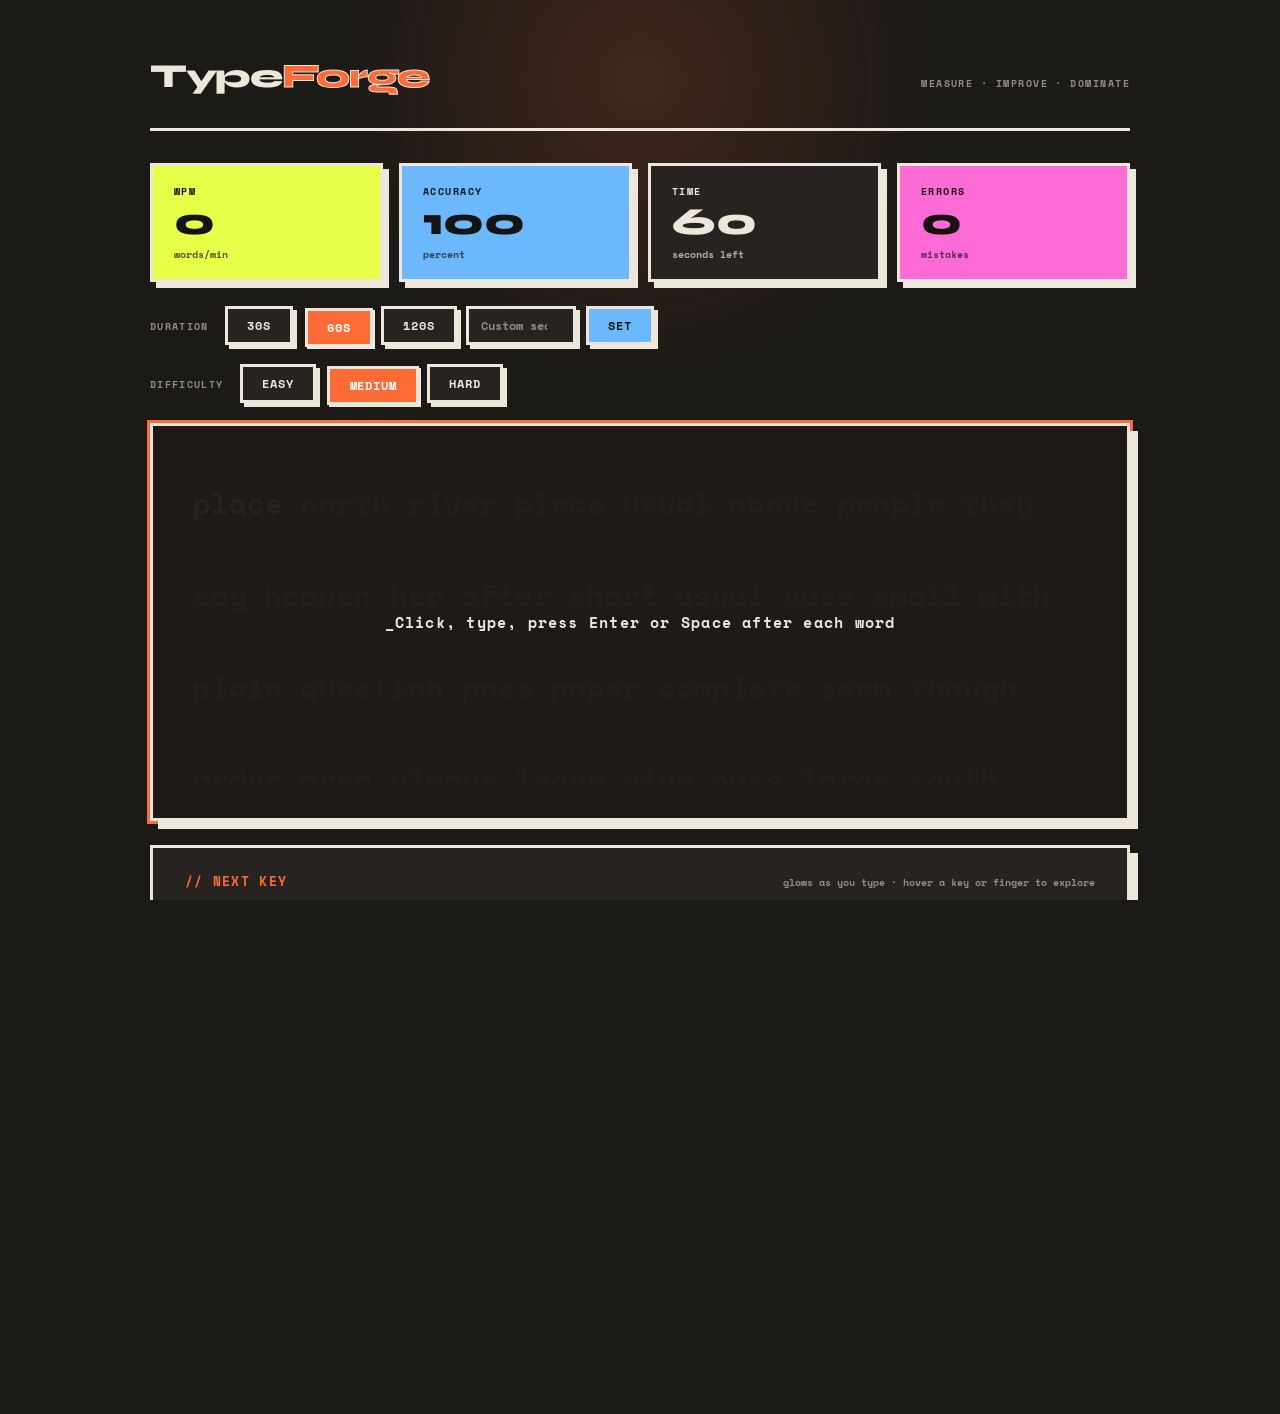
==== commit 348c59c5: "live keystroke animation for finger guide" ====
--- a/index.html
+++ b/index.html
@@ -88,6 +88,22 @@
       </div>
     </div>
 
+    <!-- FINGER GUIDE PANEL (live — tracks the next key as you type) -->
+    <div class="finger-guide-panel" id="fingerGuidePanel">
+      <div class="fg-header">
+        <span class="fg-title">// NEXT KEY</span>
+        <span class="fg-hint">glows as you type · hover a key or finger to explore</span>
+      </div>
+      <div class="fg-hands" id="fgHands">
+        <div class="fg-hand" data-hand="left"></div>
+        <div class="fg-hand fg-thumbs" data-hand="thumbs"></div>
+        <div class="fg-hand" data-hand="right"></div>
+      </div>
+      <div class="fg-board-scroll">
+        <div class="fg-board" id="fgBoard"></div>
+      </div>
+    </div>
+
     <!-- PROGRESS BAR -->
     <div class="progress-wrap">
       <div class="progress-bar" id="progressBar"></div>
@@ -99,27 +115,11 @@
         <svg width="14" height="14" viewBox="0 0 24 24" fill="none" stroke="currentColor" stroke-width="2.5"><polyline points="1 4 1 10 7 10"/><path d="M3.51 15a9 9 0 1 0 .49-3.5"/></svg>
         Restart
       </button>
-      <button class="ctrl-btn" id="fingerGuideBtn">
+      <button class="ctrl-btn active" id="fingerGuideBtn">
         <svg width="14" height="14" viewBox="0 0 24 24" fill="none" stroke="currentColor" stroke-width="2.5" stroke-linecap="round"><rect x="2" y="6" width="20" height="12" rx="2"/><line x1="6" y1="10" x2="6" y2="10"/><line x1="10" y1="10" x2="10" y2="10"/><line x1="14" y1="10" x2="14" y2="10"/><line x1="18" y1="10" x2="18" y2="10"/><line x1="6.5" y1="14.5" x2="17.5" y2="14.5"/></svg>
         Finger Guide
       </button>
       <span class="shortcut">press <kbd>Enter</kbd> or <kbd>Space</kbd> after each word · <kbd>Tab</kbd> to restart</span>
-    </div>
-
-    <!-- FINGER GUIDE PANEL -->
-    <div class="finger-guide-panel hidden" id="fingerGuidePanel">
-      <div class="fg-header">
-        <span class="fg-title">// FINGER PLACEMENT</span>
-        <span class="fg-hint">hover or tap a key or a finger — the pair lights up</span>
-      </div>
-      <div class="fg-hands" id="fgHands">
-        <div class="fg-hand" data-hand="left"></div>
-        <div class="fg-hand fg-thumbs" data-hand="thumbs"></div>
-        <div class="fg-hand" data-hand="right"></div>
-      </div>
-      <div class="fg-board-scroll">
-        <div class="fg-board" id="fgBoard"></div>
-      </div>
     </div>
 
     <!-- RESULTS OVERLAY -->
--- a/style.css
+++ b/style.css
@@ -574,7 +574,26 @@
 
 .fg-key.fg-space { flex: 1 1 auto; min-width: 200px; }
 
+.fg-key.fg-next {
+  background: var(--c);
+  color: var(--ink-on-bright);
+  animation: fg-glow 1.1s ease-in-out infinite;
+}
+
+@keyframes fg-glow {
+  0%, 100% { box-shadow: 3px 3px 0 var(--border), 0 0 0 0 transparent; }
+  50%      { box-shadow: 3px 3px 0 var(--border), 0 0 12px 3px var(--c); }
+}
+
+.fg-key.fg-pressed { animation: fg-press 0.2s ease-out; }
+
+@keyframes fg-press {
+  0%   { transform: translate(1px, 1px) scale(0.9); background: var(--c); color: var(--ink-on-bright); }
+  100% { transform: translate(0, 0) scale(1); }
+}
+
 @media (prefers-reduced-motion: reduce) {
+  .fg-key.fg-next, .fg-key.fg-pressed { animation: none; background: var(--c); color: var(--ink-on-bright); }
   .fg-key, .fg-chip { transition: none; }
 }
 
